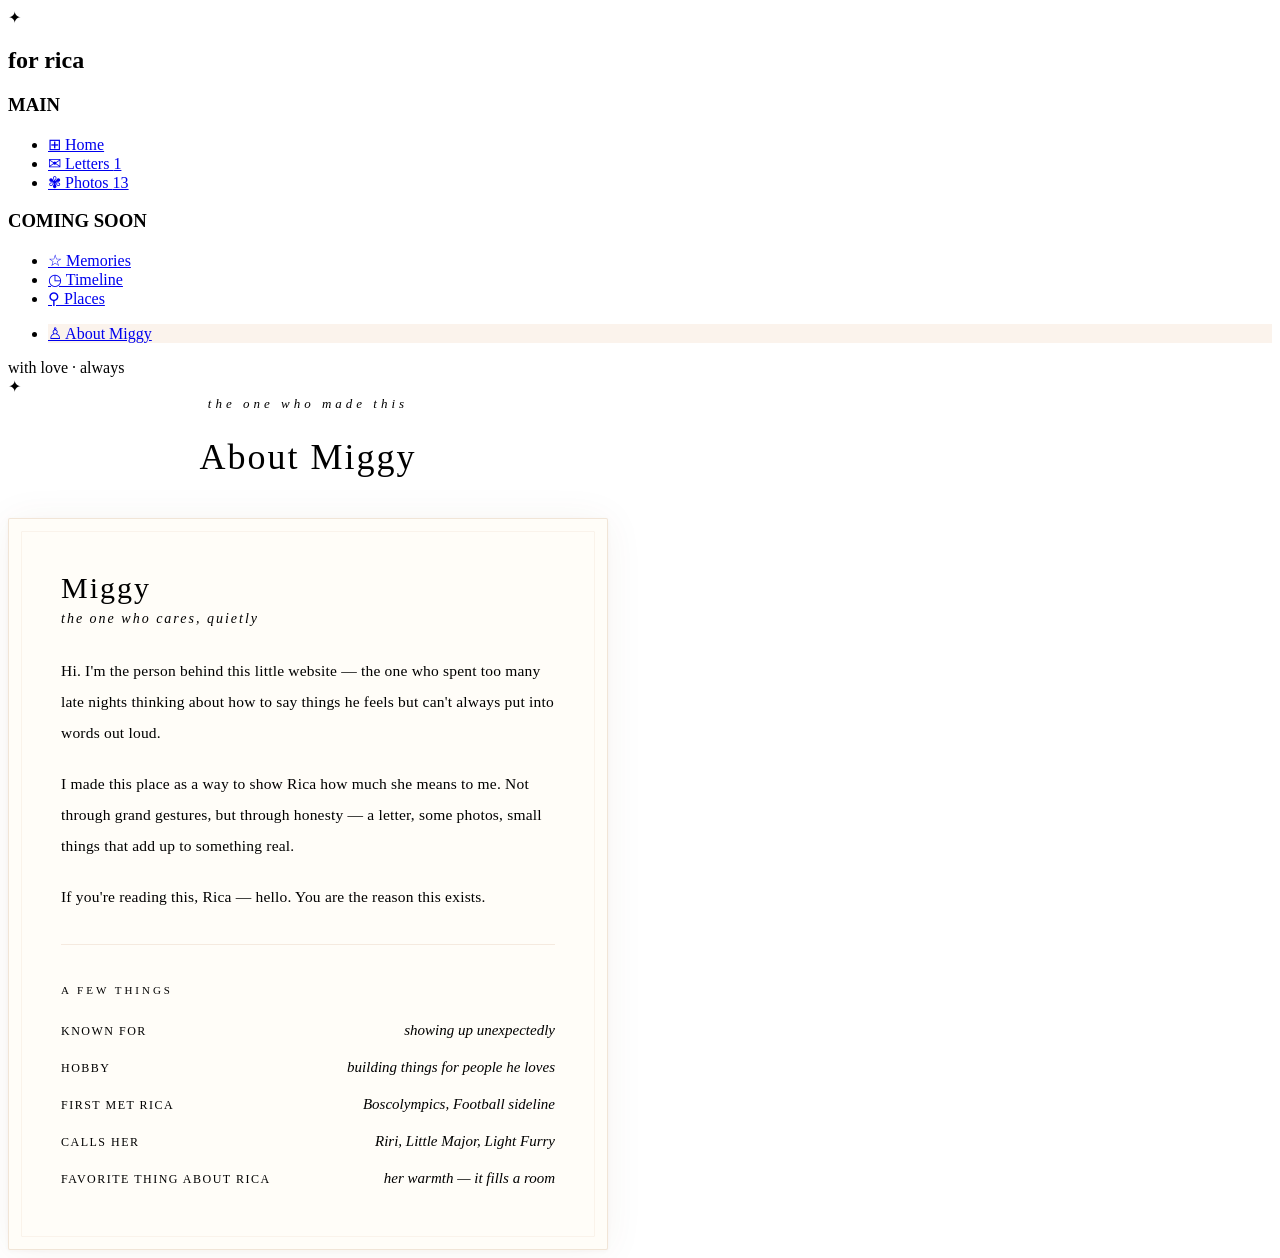
==== about.html @ 767d6bdd "Create about.html" ====
<!DOCTYPE html>
<html lang="en">
<head>
  <meta charset="UTF-8" />
  <meta name="viewport" content="width=device-width, initial-scale=1.0" />
  <title>For Rica — About Miggy</title>

  <!-- Google Fonts -->
  <link href="https://fonts.googleapis.com/css2?family=Cormorant+Garamond:ital,wght@0,300;0,400;1,300;1,400&family=Lato:wght@300;400&display=swap" rel="stylesheet" />

  <!-- Shared styles -->
  <link rel="stylesheet" href="shared.css" />

  <style>
    /* ============================================================
       ABOUT.HTML — ABOUT PAGE STYLES
       ============================================================ */

    /* --- Page Wrapper --- */
    .about-wrapper {
      max-width: 600px;
      width: 100%;
    }

    /* --- Page Title --- */
    .page-title {
      text-align: center;
      margin-bottom: 40px;
    }

    .page-title .eyebrow {
      font-family: var(--font-serif);
      font-style: italic;
      font-size: 13px;
      letter-spacing: 4px;
      color: var(--ink-faint);
      display: block;
      margin-bottom: 10px;
    }

    .page-title h1 {
      font-family: var(--font-serif);
      font-weight: 300;
      font-size: 36px;
      color: var(--ink);
      letter-spacing: 2px;
    }

    /* --- About Card --- */
    .about-card {
      background: #fffdf8;
      border: 0.5px solid rgba(185, 130, 80, 0.2);
      border-radius: 2px;
      padding: 52px 52px;
      position: relative;
      box-shadow:
        0 2px 40px rgba(100,60,20,0.06),
        0 1px 4px rgba(100,60,20,0.04);
    }

    /* Subtle inner border */
    .about-card::after {
      content: "";
      position: absolute;
      inset: 12px;
      border: 0.5px solid rgba(185,130,80,0.08);
      border-radius: 1px;
      pointer-events: none;
    }

    /* --- Name Heading in card --- */
    .about-card .about-name {
      font-family: var(--font-serif);
      font-size: 30px;
      font-weight: 300;
      color: var(--ink);
      letter-spacing: 2px;
      margin-bottom: 6px;
    }

    .about-card .about-sub {
      font-family: var(--font-serif);
      font-style: italic;
      font-size: 14px;
      color: var(--rose);
      letter-spacing: 2px;
      margin-bottom: 28px;
      display: block;
    }

    /* --- Body paragraphs --- */
    .about-card p {
      font-size: 15.5px;
      line-height: 2;
      color: var(--ink);
      margin-bottom: 20px;
      letter-spacing: 0.2px;
    }

    .about-card p:last-of-type { margin-bottom: 0; }

    /* --- Fact List (small details about Miggy) --- */
    .about-facts {
      margin-top: 32px;
      padding-top: 28px;
      border-top: 0.5px solid rgba(185,130,80,0.15);
    }

    .about-facts h3 {
      font-size: 11px;
      letter-spacing: 3px;
      color: var(--rose);
      font-weight: 400;
      margin-bottom: 16px;
    }

    .fact-row {
      display: flex;
      justify-content: space-between;
      align-items: baseline;
      padding: 10px 0;
      border-bottom: 0.5px solid var(--border);
    }

    .fact-row:last-child { border-bottom: none; }

    .fact-label {
      font-size: 12px;
      letter-spacing: 1.5px;
      color: var(--ink-faint);
      text-transform: uppercase;
    }

    .fact-value {
      font-family: var(--font-serif);
      font-style: italic;
      font-size: 15px;
      color: var(--ink-light);
    }

    /* --- Responsive --- */
    @media (max-width: 768px) {
      .about-card { padding: 36px 28px; }
    }
  </style>
</head>
<body>

  <!-- =========================================================
       FLOATING PETALS
       ========================================================= -->
  <div class="petals-container" aria-hidden="true">
    <div class="petal"></div>
    <div class="petal"></div>
    <div class="petal"></div>
    <div class="petal"></div>
    <div class="petal"></div>
    <div class="petal"></div>
    <div class="petal"></div>
    <div class="petal"></div>
    <div class="petal"></div>
    <div class="petal"></div>
  </div>

  <!-- =========================================================
       APP CONTAINER
       ========================================================= -->
  <div class="app-container">

    <!-- =====================================================
         SIDEBAR NAVIGATION
         ===================================================== -->
    <aside class="sidebar">

      <div class="sidebar-header">
        <span class="star" aria-hidden="true">✦</span>
        <h2>for rica</h2>
      </div>

      <nav class="sidebar-menu" aria-label="Main navigation">

        <h3>MAIN</h3>
        <ul>
          <li>
            <a href="index.html"><span class="icon" aria-hidden="true">⊞</span> Home</a>
          </li>
          <li>
            <a href="letters.html">
              <span class="icon" aria-hidden="true">✉</span> Letters
              <span class="badge">1</span>
            </a>
          </li>
          <li>
            <a href="photos.html">
              <span class="icon" aria-hidden="true">✾</span> Photos
              <span class="badge">13</span>
            </a>
          </li>
        </ul>

        <h3>COMING SOON</h3>
        <ul>
          <li class="disabled"><a href="#"><span class="icon" aria-hidden="true">☆</span> Memories</a></li>
          <li class="disabled"><a href="#"><span class="icon" aria-hidden="true">◷</span> Timeline</a></li>
          <li class="disabled"><a href="#"><span class="icon" aria-hidden="true">⚲</span> Places</a></li>
        </ul>

      </nav>

      <!-- Bottom: About Miggy is active here -->
      <div class="sidebar-bottom">
        <ul>
          <li class="active" style="border-left: 3px solid var(--rose); background: rgba(232,196,160,0.2);">
            <a href="about.html" style="padding: 8px 0;">
              <span class="icon" aria-hidden="true">♙</span> About Miggy
            </a>
          </li>
        </ul>
        <div class="sidebar-footer">with love &middot; always</div>
      </div>

    </aside>

    <!-- =====================================================
         MAIN CONTENT — About Page
         ===================================================== -->
    <main class="main-content">
      <div class="about-wrapper animate-in">

        <!-- === Ornamental Divider === -->
        <div class="ornament-divider">
          <span class="star-glyph" aria-hidden="true">✦</span>
          <span class="line" aria-hidden="true"></span>
          <span class="diamond" aria-hidden="true"></span>
          <span class="line" aria-hidden="true"></span>
        </div>

        <!-- === Page Title === -->
        <div class="page-title">
          <span class="eyebrow">the one who made this</span>
          <h1>About Miggy</h1>
        </div>

        <!-- === About Card === -->
        <div class="about-card">

          <div class="about-name">Miggy</div>
          <span class="about-sub">the one who cares, quietly</span>

          <p>
            Hi. I'm the person behind this little website — the one who spent too many late nights thinking about
            how to say things he feels but can't always put into words out loud.
          </p>
          <p>
            I made this place as a way to show Rica how much she means to me. Not through grand gestures,
            but through honesty — a letter, some photos, small things that add up to something real.
          </p>
          <p>
            If you're reading this, Rica — hello. You are the reason this exists.
          </p>

          <!-- Quick Facts Table -->
          <div class="about-facts">
            <h3>A FEW THINGS</h3>

            <div class="fact-row">
              <span class="fact-label">known for</span>
              <span class="fact-value">showing up unexpectedly</span>
            </div>
            <div class="fact-row">
              <span class="fact-label">hobby</span>
              <span class="fact-value">building things for people he loves</span>
            </div>
            <div class="fact-row">
              <span class="fact-label">first met Rica</span>
              <span class="fact-value">Boscolympics, Football sideline</span>
            </div>
            <div class="fact-row">
              <span class="fact-label">calls her</span>
              <span class="fact-value">Riri, Little Major, Light Furry</span>
            </div>
            <div class="fact-row">
              <span class="fact-label">favorite thing about Rica</span>
              <span class="fact-value">her warmth — it fills a room</span>
            </div>

          </div>

        </div>

      </div>
    </main>

  </div><!-- /.app-container -->

</body>
</html>
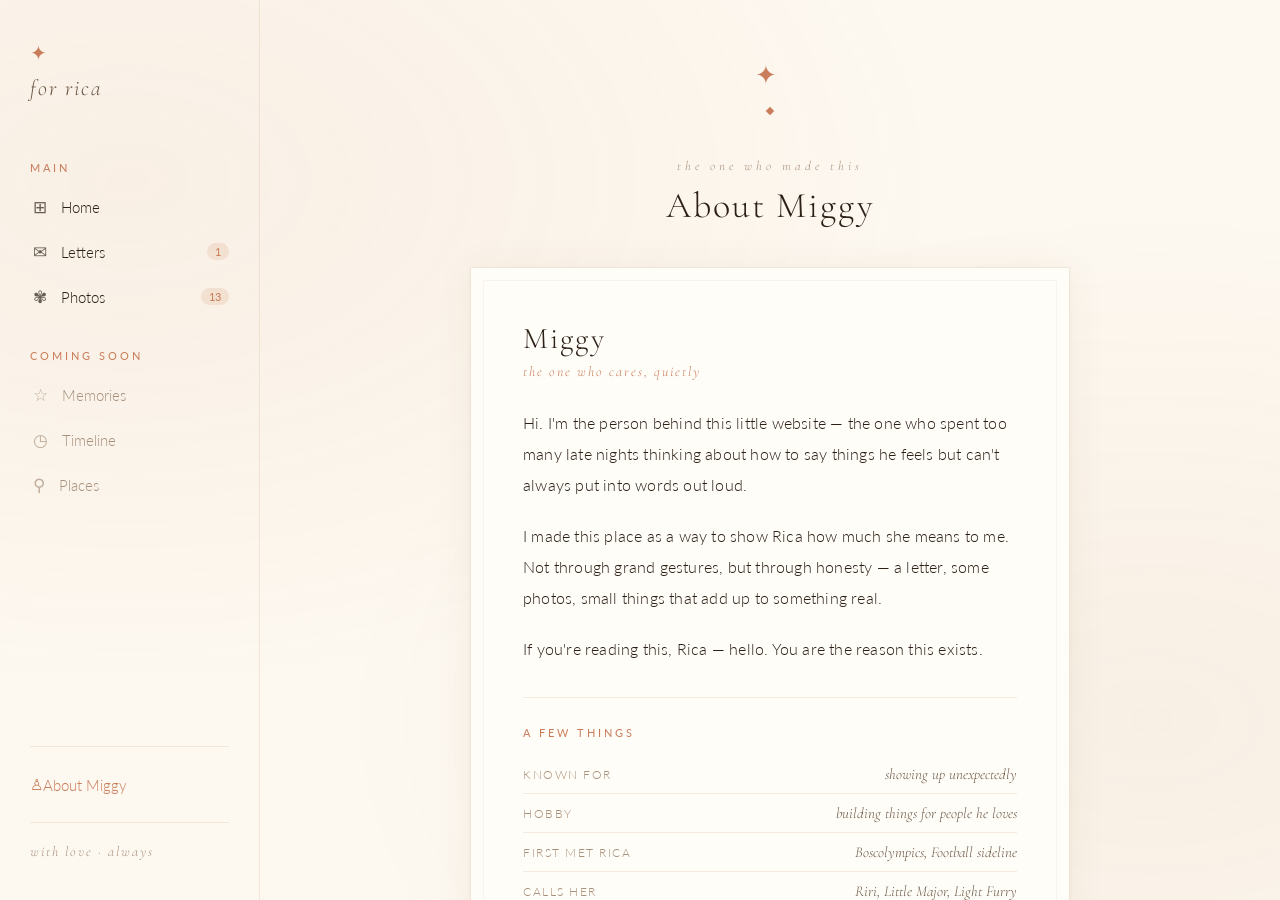
==== commit dda45693: "Create about.html" ====
--- a/about.html
+++ b/about.html
@@ -4,252 +4,162 @@
   <meta charset="UTF-8" />
   <meta name="viewport" content="width=device-width, initial-scale=1.0" />
   <title>For Rica — About Miggy</title>
-
-  <!-- Google Fonts -->
   <link href="https://fonts.googleapis.com/css2?family=Cormorant+Garamond:ital,wght@0,300;0,400;1,300;1,400&family=Lato:wght@300;400&display=swap" rel="stylesheet" />
 
-  <!-- Shared styles -->
-  <link rel="stylesheet" href="shared.css" />
-
   <style>
+    *, *::before, *::after { margin: 0; padding: 0; box-sizing: border-box; }
+
+    :root {
+      --cream: #fdf8f0; --cream-deep: #f5ede0;
+      --ink: #2c2016; --ink-light: #6b5744; --ink-faint: #a8917c;
+      --blush: #e8c4a0; --rose: #c97d5a;
+      --border: rgba(185,130,80,0.15); --border-strong: rgba(185,130,80,0.30);
+      --shadow-warm: rgba(100,60,20,0.07);
+      --font-serif: "Cormorant Garamond", serif; --font-sans: "Lato", sans-serif;
+      --sidebar-w: 260px;
+    }
+
+    html, body { min-height: 100vh; background-color: var(--cream); font-family: var(--font-sans); font-weight: 300; color: var(--ink); overflow-x: hidden; }
+    body::before { content: ""; position: fixed; inset: 0; background: radial-gradient(ellipse at 10% 20%, rgba(200,140,100,0.08) 0%, transparent 50%), radial-gradient(ellipse at 90% 80%, rgba(185,130,80,0.07) 0%, transparent 50%); pointer-events: none; z-index: 0; }
+
+    .petals-container { position: fixed; inset: 0; pointer-events: none; z-index: 1; overflow: hidden; }
+    .petal { position: absolute; top: -40px; background: radial-gradient(ellipse at 40% 30%, #f2c4a8, #d9896a); border-radius: 50% 0 50% 0; opacity: 0; animation: petalFall linear infinite; }
+    @keyframes petalFall { 0% { transform: translateY(0) rotate(0deg) translateX(0); opacity: 0; } 5% { opacity: 0.6; } 95% { opacity: 0.3; } 100% { transform: translateY(110vh) rotate(360deg) translateX(60px); opacity: 0; } }
+    .petal:nth-child(1)  { left:5%;  width:8px;  height:11px; animation-duration:9s;  animation-delay:0s;   }
+    .petal:nth-child(2)  { left:15%; width:12px; height:16px; animation-duration:11s; animation-delay:1.5s; }
+    .petal:nth-child(3)  { left:28%; width:9px;  height:12px; animation-duration:8s;  animation-delay:3s;   }
+    .petal:nth-child(4)  { left:40%; width:11px; height:15px; animation-duration:13s; animation-delay:0.8s; }
+    .petal:nth-child(5)  { left:55%; width:8px;  height:11px; animation-duration:10s; animation-delay:2.2s; }
+    .petal:nth-child(6)  { left:68%; width:13px; height:17px; animation-duration:9s;  animation-delay:4s;   }
+    .petal:nth-child(7)  { left:78%; width:9px;  height:12px; animation-duration:12s; animation-delay:1s;   }
+    .petal:nth-child(8)  { left:88%; width:10px; height:14px; animation-duration:8s;  animation-delay:3.5s; }
+    .petal:nth-child(9)  { left:22%; width:7px;  height:10px; animation-duration:14s; animation-delay:5s;   }
+    .petal:nth-child(10) { left:62%; width:11px; height:15px; animation-duration:11s; animation-delay:6s;   }
+
+    @keyframes fadeUp { from { opacity:0; transform:translateY(40px); } to { opacity:1; transform:translateY(0); } }
+    .animate-in { animation: fadeUp 1.2s cubic-bezier(0.22,1,0.36,1) both; }
+
+    .app-container { display: flex; min-height: 100vh; position: relative; z-index: 2; }
+
+    .sidebar { width: var(--sidebar-w); flex-shrink: 0; background-color: transparent; border-right: 1px solid var(--border); display: flex; flex-direction: column; padding: 40px 0; position: sticky; top: 0; height: 100vh; overflow-y: auto; }
+    .sidebar-header { padding: 0 30px; margin-bottom: 40px; }
+    .sidebar-header .star { color: var(--rose); font-size: 20px; margin-bottom: 10px; display: block; }
+    .sidebar-header h2 { font-family: var(--font-serif); font-style: italic; font-size: 22px; font-weight: 300; letter-spacing: 2px; color: var(--ink-light); }
+    .sidebar-menu { flex: 1; }
+    .sidebar-menu h3 { font-size: 11px; letter-spacing: 3px; color: var(--rose); padding: 0 30px; margin: 20px 0 10px; font-weight: 400; }
+    .sidebar-menu ul { list-style: none; margin-bottom: 30px; }
+    .sidebar-menu li { display: flex; align-items: center; border-left: 3px solid transparent; transition: background 0.2s ease; }
+    .sidebar-menu li:hover { background-color: rgba(232,196,160,0.1); }
+    .sidebar-menu li.active { background-color: rgba(232,196,160,0.2); border-left: 3px solid var(--rose); }
+    .sidebar-menu li a { text-decoration: none; color: var(--ink); font-size: 15px; display: flex; align-items: center; width: 100%; padding: 12px 30px; }
+    .sidebar-menu li.disabled a { color: var(--ink-faint); pointer-events: none; }
+    .sidebar-menu .icon { margin-right: 14px; font-size: 17px; opacity: 0.7; }
+    .badge { margin-left: auto; background-color: rgba(201,125,90,0.15); color: var(--rose); font-size: 11px; padding: 2px 8px; border-radius: 12px; font-weight: 400; }
+    .sidebar-bottom { padding: 0 30px; }
+    .sidebar-bottom ul { list-style: none; border-top: 1px solid var(--border); padding-top: 20px; margin-bottom: 20px; }
+    .sidebar-bottom li a { text-decoration: none; color: var(--ink-light); font-size: 15px; display: flex; align-items: center; padding: 8px 0; }
+    .sidebar-bottom li.active a { color: var(--rose); }
+    .sidebar-bottom li a:hover { color: var(--rose); }
+    .sidebar-footer { font-family: var(--font-serif); font-style: italic; font-size: 14px; color: var(--ink-faint); letter-spacing: 2px; border-top: 1px solid var(--border); padding-top: 20px; }
+
+    .main-content { flex: 1; display: flex; flex-direction: column; align-items: center; padding: 60px 20px; overflow-y: auto; height: 100vh; }
+
+    .ornament-divider { text-align: center; margin-bottom: 40px; }
+    .ornament-divider .star-glyph { font-family: var(--font-serif); font-size: 26px; color: var(--rose); letter-spacing: 8px; display: block; margin-bottom: 8px; }
+    .ornament-divider .line { display: inline-block; width: 100px; height: 0.5px; background: linear-gradient(to right, transparent, var(--blush), transparent); vertical-align: middle; }
+    .ornament-divider .diamond { display: inline-block; width: 6px; height: 6px; background: var(--rose); transform: rotate(45deg); margin: 0 12px; vertical-align: middle; }
+
     /* ============================================================
-       ABOUT.HTML — ABOUT PAGE STYLES
+       ABOUT — SPECIFIC STYLES
        ============================================================ */
-
-    /* --- Page Wrapper --- */
-    .about-wrapper {
-      max-width: 600px;
-      width: 100%;
-    }
-
-    /* --- Page Title --- */
-    .page-title {
-      text-align: center;
-      margin-bottom: 40px;
-    }
-
-    .page-title .eyebrow {
-      font-family: var(--font-serif);
-      font-style: italic;
-      font-size: 13px;
-      letter-spacing: 4px;
-      color: var(--ink-faint);
-      display: block;
-      margin-bottom: 10px;
-    }
-
-    .page-title h1 {
-      font-family: var(--font-serif);
-      font-weight: 300;
-      font-size: 36px;
-      color: var(--ink);
-      letter-spacing: 2px;
-    }
-
-    /* --- About Card --- */
-    .about-card {
-      background: #fffdf8;
-      border: 0.5px solid rgba(185, 130, 80, 0.2);
-      border-radius: 2px;
-      padding: 52px 52px;
-      position: relative;
-      box-shadow:
-        0 2px 40px rgba(100,60,20,0.06),
-        0 1px 4px rgba(100,60,20,0.04);
-    }
-
-    /* Subtle inner border */
-    .about-card::after {
-      content: "";
-      position: absolute;
-      inset: 12px;
-      border: 0.5px solid rgba(185,130,80,0.08);
-      border-radius: 1px;
-      pointer-events: none;
-    }
-
-    /* --- Name Heading in card --- */
-    .about-card .about-name {
-      font-family: var(--font-serif);
-      font-size: 30px;
-      font-weight: 300;
-      color: var(--ink);
-      letter-spacing: 2px;
-      margin-bottom: 6px;
-    }
-
-    .about-card .about-sub {
-      font-family: var(--font-serif);
-      font-style: italic;
-      font-size: 14px;
-      color: var(--rose);
-      letter-spacing: 2px;
-      margin-bottom: 28px;
-      display: block;
-    }
-
-    /* --- Body paragraphs --- */
-    .about-card p {
-      font-size: 15.5px;
-      line-height: 2;
-      color: var(--ink);
-      margin-bottom: 20px;
-      letter-spacing: 0.2px;
-    }
-
+    .about-wrapper { max-width: 600px; width: 100%; }
+
+    .page-title { text-align: center; margin-bottom: 40px; }
+    .page-title .eyebrow { font-family: var(--font-serif); font-style: italic; font-size: 13px; letter-spacing: 4px; color: var(--ink-faint); display: block; margin-bottom: 10px; }
+    .page-title h1 { font-family: var(--font-serif); font-weight: 300; font-size: 36px; color: var(--ink); letter-spacing: 2px; }
+
+    .about-card { background: #fffdf8; border: 0.5px solid rgba(185,130,80,0.2); border-radius: 2px; padding: 52px; position: relative; box-shadow: 0 2px 40px rgba(100,60,20,0.06), 0 1px 4px rgba(100,60,20,0.04); }
+    .about-card::after { content: ""; position: absolute; inset: 12px; border: 0.5px solid rgba(185,130,80,0.08); border-radius: 1px; pointer-events: none; }
+    .about-card .about-name { font-family: var(--font-serif); font-size: 30px; font-weight: 300; color: var(--ink); letter-spacing: 2px; margin-bottom: 6px; }
+    .about-card .about-sub { font-family: var(--font-serif); font-style: italic; font-size: 14px; color: var(--rose); letter-spacing: 2px; margin-bottom: 28px; display: block; }
+    .about-card p { font-size: 15.5px; line-height: 2; color: var(--ink); margin-bottom: 20px; letter-spacing: 0.2px; }
     .about-card p:last-of-type { margin-bottom: 0; }
 
-    /* --- Fact List (small details about Miggy) --- */
-    .about-facts {
-      margin-top: 32px;
-      padding-top: 28px;
-      border-top: 0.5px solid rgba(185,130,80,0.15);
-    }
-
-    .about-facts h3 {
-      font-size: 11px;
-      letter-spacing: 3px;
-      color: var(--rose);
-      font-weight: 400;
-      margin-bottom: 16px;
-    }
-
-    .fact-row {
-      display: flex;
-      justify-content: space-between;
-      align-items: baseline;
-      padding: 10px 0;
-      border-bottom: 0.5px solid var(--border);
-    }
-
+    .about-facts { margin-top: 32px; padding-top: 28px; border-top: 0.5px solid rgba(185,130,80,0.15); }
+    .about-facts h3 { font-size: 11px; letter-spacing: 3px; color: var(--rose); font-weight: 400; margin-bottom: 16px; }
+    .fact-row { display: flex; justify-content: space-between; align-items: baseline; padding: 10px 0; border-bottom: 0.5px solid var(--border); gap: 16px; }
     .fact-row:last-child { border-bottom: none; }
-
-    .fact-label {
-      font-size: 12px;
-      letter-spacing: 1.5px;
-      color: var(--ink-faint);
-      text-transform: uppercase;
-    }
-
-    .fact-value {
-      font-family: var(--font-serif);
-      font-style: italic;
-      font-size: 15px;
-      color: var(--ink-light);
-    }
-
-    /* --- Responsive --- */
+    .fact-label { font-size: 12px; letter-spacing: 1.5px; color: var(--ink-faint); text-transform: uppercase; white-space: nowrap; }
+    .fact-value { font-family: var(--font-serif); font-style: italic; font-size: 15px; color: var(--ink-light); text-align: right; }
+
     @media (max-width: 768px) {
+      .app-container { flex-direction: column; }
+      .sidebar { width: 100%; height: auto; position: static; border-right: none; border-bottom: 1px solid var(--border); padding: 20px 0; }
+      .main-content { height: auto; overflow-y: visible; padding: 40px 15px; }
       .about-card { padding: 36px 28px; }
+      .fact-row { flex-direction: column; gap: 4px; }
+      .fact-value { text-align: left; }
     }
   </style>
 </head>
 <body>
 
-  <!-- =========================================================
-       FLOATING PETALS
-       ========================================================= -->
   <div class="petals-container" aria-hidden="true">
-    <div class="petal"></div>
-    <div class="petal"></div>
-    <div class="petal"></div>
-    <div class="petal"></div>
-    <div class="petal"></div>
-    <div class="petal"></div>
-    <div class="petal"></div>
-    <div class="petal"></div>
-    <div class="petal"></div>
+    <div class="petal"></div><div class="petal"></div><div class="petal"></div>
+    <div class="petal"></div><div class="petal"></div><div class="petal"></div>
+    <div class="petal"></div><div class="petal"></div><div class="petal"></div>
     <div class="petal"></div>
   </div>
 
-  <!-- =========================================================
-       APP CONTAINER
-       ========================================================= -->
   <div class="app-container">
 
-    <!-- =====================================================
-         SIDEBAR NAVIGATION
-         ===================================================== -->
     <aside class="sidebar">
-
       <div class="sidebar-header">
-        <span class="star" aria-hidden="true">✦</span>
+        <span class="star">✦</span>
         <h2>for rica</h2>
       </div>
-
-      <nav class="sidebar-menu" aria-label="Main navigation">
-
+      <nav class="sidebar-menu">
         <h3>MAIN</h3>
         <ul>
-          <li>
-            <a href="index.html"><span class="icon" aria-hidden="true">⊞</span> Home</a>
-          </li>
-          <li>
-            <a href="letters.html">
-              <span class="icon" aria-hidden="true">✉</span> Letters
-              <span class="badge">1</span>
-            </a>
-          </li>
-          <li>
-            <a href="photos.html">
-              <span class="icon" aria-hidden="true">✾</span> Photos
-              <span class="badge">13</span>
-            </a>
-          </li>
+          <li><a href="index.html"><span class="icon">⊞</span> Home</a></li>
+          <li><a href="letters.html"><span class="icon">✉</span> Letters <span class="badge">1</span></a></li>
+          <li><a href="photos.html"><span class="icon">✾</span> Photos <span class="badge">13</span></a></li>
         </ul>
-
         <h3>COMING SOON</h3>
         <ul>
-          <li class="disabled"><a href="#"><span class="icon" aria-hidden="true">☆</span> Memories</a></li>
-          <li class="disabled"><a href="#"><span class="icon" aria-hidden="true">◷</span> Timeline</a></li>
-          <li class="disabled"><a href="#"><span class="icon" aria-hidden="true">⚲</span> Places</a></li>
+          <li class="disabled"><a href="#"><span class="icon">☆</span> Memories</a></li>
+          <li class="disabled"><a href="#"><span class="icon">◷</span> Timeline</a></li>
+          <li class="disabled"><a href="#"><span class="icon">⚲</span> Places</a></li>
         </ul>
-
       </nav>
-
-      <!-- Bottom: About Miggy is active here -->
       <div class="sidebar-bottom">
         <ul>
-          <li class="active" style="border-left: 3px solid var(--rose); background: rgba(232,196,160,0.2);">
-            <a href="about.html" style="padding: 8px 0;">
-              <span class="icon" aria-hidden="true">♙</span> About Miggy
-            </a>
-          </li>
+          <!-- About Miggy is active -->
+          <li class="active"><a href="about.html"><span class="icon">♙</span> About Miggy</a></li>
         </ul>
         <div class="sidebar-footer">with love &middot; always</div>
       </div>
-
     </aside>
 
-    <!-- =====================================================
-         MAIN CONTENT — About Page
-         ===================================================== -->
     <main class="main-content">
       <div class="about-wrapper animate-in">
 
-        <!-- === Ornamental Divider === -->
         <div class="ornament-divider">
-          <span class="star-glyph" aria-hidden="true">✦</span>
-          <span class="line" aria-hidden="true"></span>
-          <span class="diamond" aria-hidden="true"></span>
-          <span class="line" aria-hidden="true"></span>
+          <span class="star-glyph">✦</span>
+          <span class="line"></span><span class="diamond"></span><span class="line"></span>
         </div>
 
-        <!-- === Page Title === -->
         <div class="page-title">
           <span class="eyebrow">the one who made this</span>
           <h1>About Miggy</h1>
         </div>
 
-        <!-- === About Card === -->
         <div class="about-card">
-
           <div class="about-name">Miggy</div>
           <span class="about-sub">the one who cares, quietly</span>
-
           <p>
-            Hi. I'm the person behind this little website — the one who spent too many late nights thinking about
-            how to say things he feels but can't always put into words out loud.
+            Hi. I'm the person behind this little website — the one who spent too many late nights thinking
+            about how to say things he feels but can't always put into words out loud.
           </p>
           <p>
             I made this place as a way to show Rica how much she means to me. Not through grand gestures,
@@ -259,10 +169,8 @@
             If you're reading this, Rica — hello. You are the reason this exists.
           </p>
 
-          <!-- Quick Facts Table -->
           <div class="about-facts">
             <h3>A FEW THINGS</h3>
-
             <div class="fact-row">
               <span class="fact-label">known for</span>
               <span class="fact-value">showing up unexpectedly</span>
@@ -283,15 +191,12 @@
               <span class="fact-label">favorite thing about Rica</span>
               <span class="fact-value">her warmth — it fills a room</span>
             </div>
-
           </div>
-
         </div>
 
       </div>
     </main>
-
-  </div><!-- /.app-container -->
+  </div>
 
 </body>
 </html>
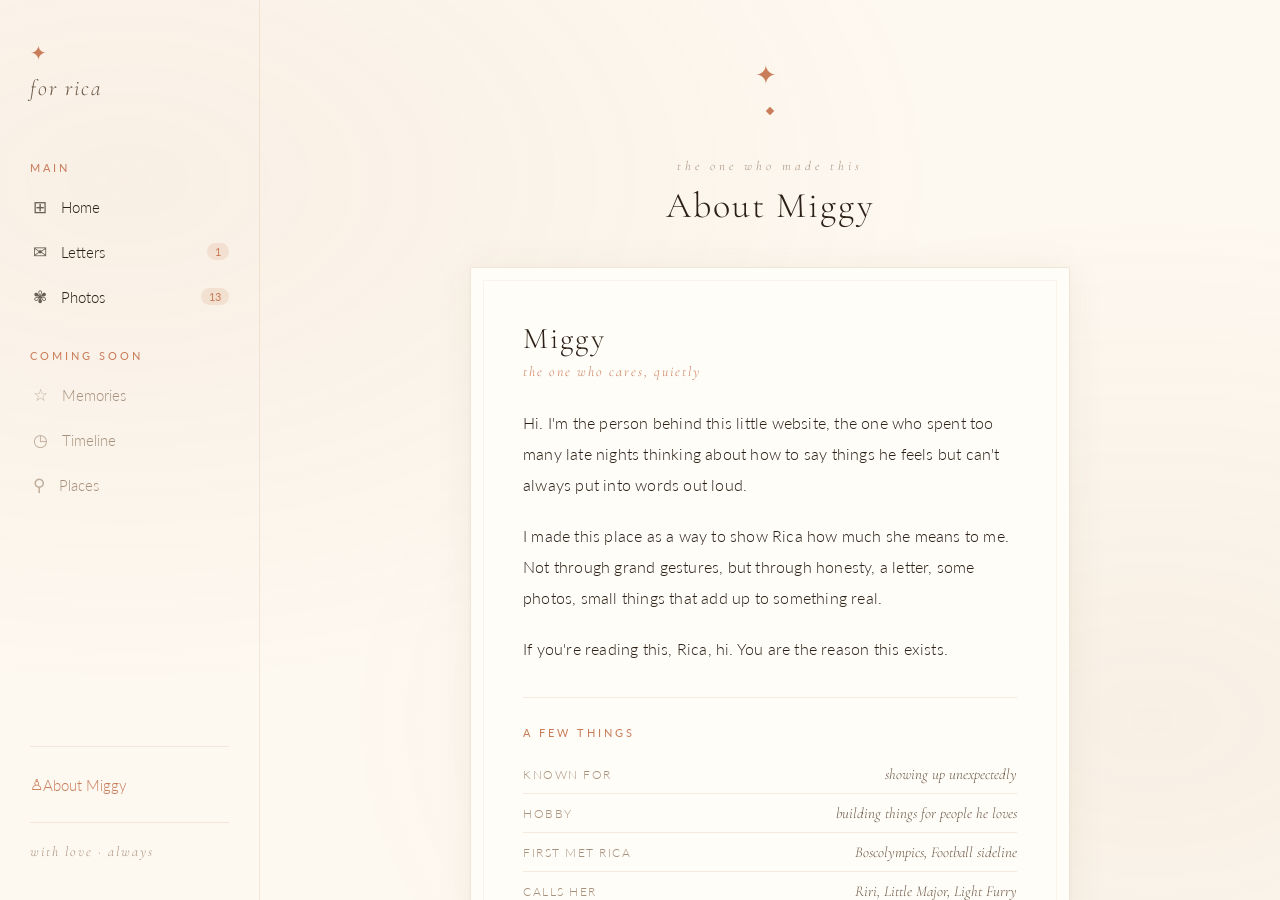
==== commit 96be2904: "Update about.html" ====
--- a/about.html
+++ b/about.html
@@ -158,15 +158,15 @@
           <div class="about-name">Miggy</div>
           <span class="about-sub">the one who cares, quietly</span>
           <p>
-            Hi. I'm the person behind this little website — the one who spent too many late nights thinking
+            Hi. I'm the person behind this little website, the one who spent too many late nights thinking
             about how to say things he feels but can't always put into words out loud.
           </p>
           <p>
             I made this place as a way to show Rica how much she means to me. Not through grand gestures,
-            but through honesty — a letter, some photos, small things that add up to something real.
+            but through honesty, a letter, some photos, small things that add up to something real.
           </p>
           <p>
-            If you're reading this, Rica — hello. You are the reason this exists.
+            If you're reading this, Rica, hi. You are the reason this exists.
           </p>
 
           <div class="about-facts">
@@ -189,7 +189,7 @@
             </div>
             <div class="fact-row">
               <span class="fact-label">favorite thing about Rica</span>
-              <span class="fact-value">her warmth — it fills a room</span>
+              <span class="fact-value">her warmth that fills a room</span>
             </div>
           </div>
         </div>
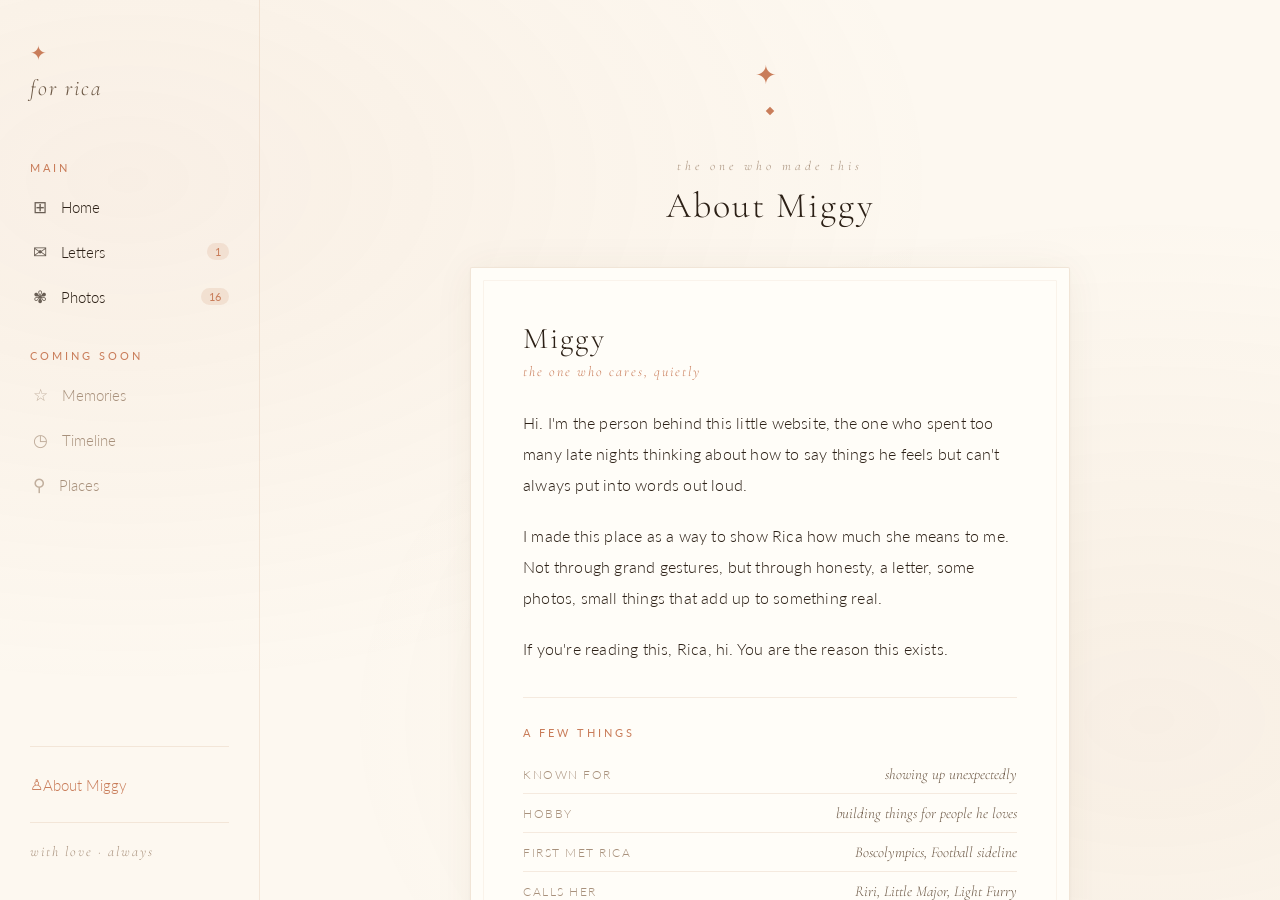
==== commit 120242a4: "Update about.html" ====
--- a/about.html
+++ b/about.html
@@ -123,7 +123,7 @@
         <ul>
           <li><a href="index.html"><span class="icon">⊞</span> Home</a></li>
           <li><a href="letters.html"><span class="icon">✉</span> Letters <span class="badge">1</span></a></li>
-          <li><a href="photos.html"><span class="icon">✾</span> Photos <span class="badge">13</span></a></li>
+          <li><a href="photos.html"><span class="icon">✾</span> Photos <span class="badge">16</span></a></li>
         </ul>
         <h3>COMING SOON</h3>
         <ul>
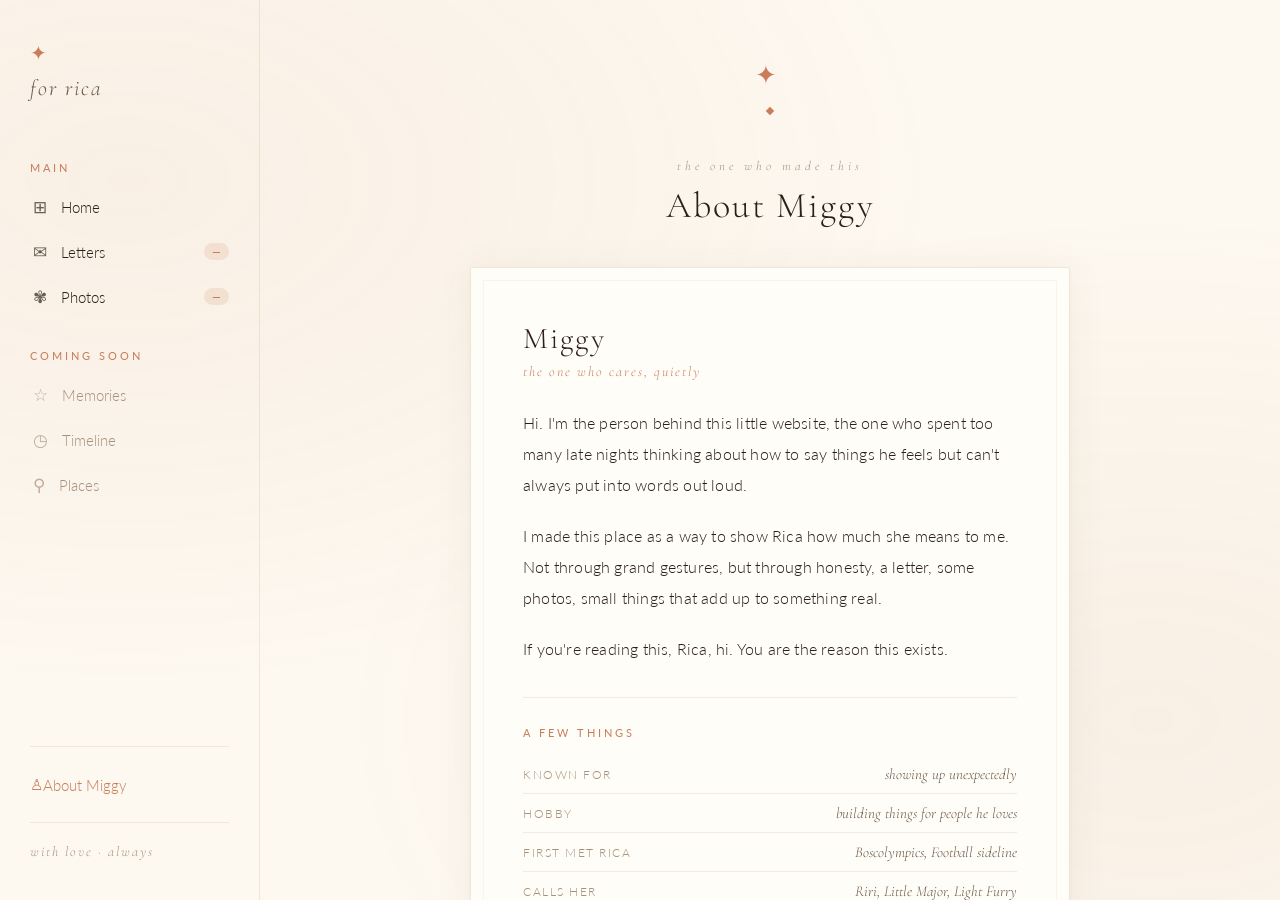
==== commit 63192d9e: "Update about.html" ====
--- a/about.html
+++ b/about.html
@@ -5,101 +5,74 @@
   <meta name="viewport" content="width=device-width, initial-scale=1.0" />
   <title>For Rica — About Miggy</title>
   <link href="https://fonts.googleapis.com/css2?family=Cormorant+Garamond:ital,wght@0,300;0,400;1,300;1,400&family=Lato:wght@300;400&display=swap" rel="stylesheet" />
-
   <style>
     *, *::before, *::after { margin: 0; padding: 0; box-sizing: border-box; }
-
     :root {
-      --cream: #fdf8f0; --cream-deep: #f5ede0;
-      --ink: #2c2016; --ink-light: #6b5744; --ink-faint: #a8917c;
-      --blush: #e8c4a0; --rose: #c97d5a;
-      --border: rgba(185,130,80,0.15); --border-strong: rgba(185,130,80,0.30);
-      --shadow-warm: rgba(100,60,20,0.07);
-      --font-serif: "Cormorant Garamond", serif; --font-sans: "Lato", sans-serif;
-      --sidebar-w: 260px;
+      --cream:#fdf8f0; --cream-deep:#f5ede0; --ink:#2c2016; --ink-light:#6b5744; --ink-faint:#a8917c;
+      --blush:#e8c4a0; --rose:#c97d5a;
+      --border:rgba(185,130,80,0.15); --border-strong:rgba(185,130,80,0.30); --shadow-warm:rgba(100,60,20,0.07);
+      --font-serif:"Cormorant Garamond",serif; --font-sans:"Lato",sans-serif; --sidebar-w:260px;
     }
-
-    html, body { min-height: 100vh; background-color: var(--cream); font-family: var(--font-sans); font-weight: 300; color: var(--ink); overflow-x: hidden; }
-    body::before { content: ""; position: fixed; inset: 0; background: radial-gradient(ellipse at 10% 20%, rgba(200,140,100,0.08) 0%, transparent 50%), radial-gradient(ellipse at 90% 80%, rgba(185,130,80,0.07) 0%, transparent 50%); pointer-events: none; z-index: 0; }
-
-    .petals-container { position: fixed; inset: 0; pointer-events: none; z-index: 1; overflow: hidden; }
-    .petal { position: absolute; top: -40px; background: radial-gradient(ellipse at 40% 30%, #f2c4a8, #d9896a); border-radius: 50% 0 50% 0; opacity: 0; animation: petalFall linear infinite; }
-    @keyframes petalFall { 0% { transform: translateY(0) rotate(0deg) translateX(0); opacity: 0; } 5% { opacity: 0.6; } 95% { opacity: 0.3; } 100% { transform: translateY(110vh) rotate(360deg) translateX(60px); opacity: 0; } }
-    .petal:nth-child(1)  { left:5%;  width:8px;  height:11px; animation-duration:9s;  animation-delay:0s;   }
-    .petal:nth-child(2)  { left:15%; width:12px; height:16px; animation-duration:11s; animation-delay:1.5s; }
-    .petal:nth-child(3)  { left:28%; width:9px;  height:12px; animation-duration:8s;  animation-delay:3s;   }
-    .petal:nth-child(4)  { left:40%; width:11px; height:15px; animation-duration:13s; animation-delay:0.8s; }
-    .petal:nth-child(5)  { left:55%; width:8px;  height:11px; animation-duration:10s; animation-delay:2.2s; }
-    .petal:nth-child(6)  { left:68%; width:13px; height:17px; animation-duration:9s;  animation-delay:4s;   }
-    .petal:nth-child(7)  { left:78%; width:9px;  height:12px; animation-duration:12s; animation-delay:1s;   }
-    .petal:nth-child(8)  { left:88%; width:10px; height:14px; animation-duration:8s;  animation-delay:3.5s; }
-    .petal:nth-child(9)  { left:22%; width:7px;  height:10px; animation-duration:14s; animation-delay:5s;   }
-    .petal:nth-child(10) { left:62%; width:11px; height:15px; animation-duration:11s; animation-delay:6s;   }
-
-    @keyframes fadeUp { from { opacity:0; transform:translateY(40px); } to { opacity:1; transform:translateY(0); } }
-    .animate-in { animation: fadeUp 1.2s cubic-bezier(0.22,1,0.36,1) both; }
-
-    .app-container { display: flex; min-height: 100vh; position: relative; z-index: 2; }
-
-    .sidebar { width: var(--sidebar-w); flex-shrink: 0; background-color: transparent; border-right: 1px solid var(--border); display: flex; flex-direction: column; padding: 40px 0; position: sticky; top: 0; height: 100vh; overflow-y: auto; }
-    .sidebar-header { padding: 0 30px; margin-bottom: 40px; }
-    .sidebar-header .star { color: var(--rose); font-size: 20px; margin-bottom: 10px; display: block; }
-    .sidebar-header h2 { font-family: var(--font-serif); font-style: italic; font-size: 22px; font-weight: 300; letter-spacing: 2px; color: var(--ink-light); }
-    .sidebar-menu { flex: 1; }
-    .sidebar-menu h3 { font-size: 11px; letter-spacing: 3px; color: var(--rose); padding: 0 30px; margin: 20px 0 10px; font-weight: 400; }
-    .sidebar-menu ul { list-style: none; margin-bottom: 30px; }
-    .sidebar-menu li { display: flex; align-items: center; border-left: 3px solid transparent; transition: background 0.2s ease; }
-    .sidebar-menu li:hover { background-color: rgba(232,196,160,0.1); }
-    .sidebar-menu li.active { background-color: rgba(232,196,160,0.2); border-left: 3px solid var(--rose); }
-    .sidebar-menu li a { text-decoration: none; color: var(--ink); font-size: 15px; display: flex; align-items: center; width: 100%; padding: 12px 30px; }
-    .sidebar-menu li.disabled a { color: var(--ink-faint); pointer-events: none; }
-    .sidebar-menu .icon { margin-right: 14px; font-size: 17px; opacity: 0.7; }
-    .badge { margin-left: auto; background-color: rgba(201,125,90,0.15); color: var(--rose); font-size: 11px; padding: 2px 8px; border-radius: 12px; font-weight: 400; }
-    .sidebar-bottom { padding: 0 30px; }
-    .sidebar-bottom ul { list-style: none; border-top: 1px solid var(--border); padding-top: 20px; margin-bottom: 20px; }
-    .sidebar-bottom li a { text-decoration: none; color: var(--ink-light); font-size: 15px; display: flex; align-items: center; padding: 8px 0; }
-    .sidebar-bottom li.active a { color: var(--rose); }
-    .sidebar-bottom li a:hover { color: var(--rose); }
-    .sidebar-footer { font-family: var(--font-serif); font-style: italic; font-size: 14px; color: var(--ink-faint); letter-spacing: 2px; border-top: 1px solid var(--border); padding-top: 20px; }
-
-    .main-content { flex: 1; display: flex; flex-direction: column; align-items: center; padding: 60px 20px; overflow-y: auto; height: 100vh; }
-
-    .ornament-divider { text-align: center; margin-bottom: 40px; }
-    .ornament-divider .star-glyph { font-family: var(--font-serif); font-size: 26px; color: var(--rose); letter-spacing: 8px; display: block; margin-bottom: 8px; }
-    .ornament-divider .line { display: inline-block; width: 100px; height: 0.5px; background: linear-gradient(to right, transparent, var(--blush), transparent); vertical-align: middle; }
-    .ornament-divider .diamond { display: inline-block; width: 6px; height: 6px; background: var(--rose); transform: rotate(45deg); margin: 0 12px; vertical-align: middle; }
-
-    /* ============================================================
-       ABOUT — SPECIFIC STYLES
-       ============================================================ */
-    .about-wrapper { max-width: 600px; width: 100%; }
-
-    .page-title { text-align: center; margin-bottom: 40px; }
-    .page-title .eyebrow { font-family: var(--font-serif); font-style: italic; font-size: 13px; letter-spacing: 4px; color: var(--ink-faint); display: block; margin-bottom: 10px; }
-    .page-title h1 { font-family: var(--font-serif); font-weight: 300; font-size: 36px; color: var(--ink); letter-spacing: 2px; }
-
-    .about-card { background: #fffdf8; border: 0.5px solid rgba(185,130,80,0.2); border-radius: 2px; padding: 52px; position: relative; box-shadow: 0 2px 40px rgba(100,60,20,0.06), 0 1px 4px rgba(100,60,20,0.04); }
-    .about-card::after { content: ""; position: absolute; inset: 12px; border: 0.5px solid rgba(185,130,80,0.08); border-radius: 1px; pointer-events: none; }
-    .about-card .about-name { font-family: var(--font-serif); font-size: 30px; font-weight: 300; color: var(--ink); letter-spacing: 2px; margin-bottom: 6px; }
-    .about-card .about-sub { font-family: var(--font-serif); font-style: italic; font-size: 14px; color: var(--rose); letter-spacing: 2px; margin-bottom: 28px; display: block; }
-    .about-card p { font-size: 15.5px; line-height: 2; color: var(--ink); margin-bottom: 20px; letter-spacing: 0.2px; }
-    .about-card p:last-of-type { margin-bottom: 0; }
-
-    .about-facts { margin-top: 32px; padding-top: 28px; border-top: 0.5px solid rgba(185,130,80,0.15); }
-    .about-facts h3 { font-size: 11px; letter-spacing: 3px; color: var(--rose); font-weight: 400; margin-bottom: 16px; }
-    .fact-row { display: flex; justify-content: space-between; align-items: baseline; padding: 10px 0; border-bottom: 0.5px solid var(--border); gap: 16px; }
-    .fact-row:last-child { border-bottom: none; }
-    .fact-label { font-size: 12px; letter-spacing: 1.5px; color: var(--ink-faint); text-transform: uppercase; white-space: nowrap; }
-    .fact-value { font-family: var(--font-serif); font-style: italic; font-size: 15px; color: var(--ink-light); text-align: right; }
-
-    @media (max-width: 768px) {
-      .app-container { flex-direction: column; }
-      .sidebar { width: 100%; height: auto; position: static; border-right: none; border-bottom: 1px solid var(--border); padding: 20px 0; }
-      .main-content { height: auto; overflow-y: visible; padding: 40px 15px; }
-      .about-card { padding: 36px 28px; }
-      .fact-row { flex-direction: column; gap: 4px; }
-      .fact-value { text-align: left; }
-    }
+    html,body{min-height:100vh;background-color:var(--cream);font-family:var(--font-sans);font-weight:300;color:var(--ink);overflow-x:hidden;}
+    body::before{content:"";position:fixed;inset:0;background:radial-gradient(ellipse at 10% 20%,rgba(200,140,100,0.08) 0%,transparent 50%),radial-gradient(ellipse at 90% 80%,rgba(185,130,80,0.07) 0%,transparent 50%);pointer-events:none;z-index:0;}
+    .petals-container{position:fixed;inset:0;pointer-events:none;z-index:1;overflow:hidden;}
+    .petal{position:absolute;top:-40px;background:radial-gradient(ellipse at 40% 30%,#f2c4a8,#d9896a);border-radius:50% 0 50% 0;opacity:0;animation:petalFall linear infinite;}
+    @keyframes petalFall{0%{transform:translateY(0) rotate(0deg) translateX(0);opacity:0;}5%{opacity:0.6;}95%{opacity:0.3;}100%{transform:translateY(110vh) rotate(360deg) translateX(60px);opacity:0;}}
+    .petal:nth-child(1){left:5%;width:8px;height:11px;animation-duration:9s;animation-delay:0s;}
+    .petal:nth-child(2){left:15%;width:12px;height:16px;animation-duration:11s;animation-delay:1.5s;}
+    .petal:nth-child(3){left:28%;width:9px;height:12px;animation-duration:8s;animation-delay:3s;}
+    .petal:nth-child(4){left:40%;width:11px;height:15px;animation-duration:13s;animation-delay:0.8s;}
+    .petal:nth-child(5){left:55%;width:8px;height:11px;animation-duration:10s;animation-delay:2.2s;}
+    .petal:nth-child(6){left:68%;width:13px;height:17px;animation-duration:9s;animation-delay:4s;}
+    .petal:nth-child(7){left:78%;width:9px;height:12px;animation-duration:12s;animation-delay:1s;}
+    .petal:nth-child(8){left:88%;width:10px;height:14px;animation-duration:8s;animation-delay:3.5s;}
+    .petal:nth-child(9){left:22%;width:7px;height:10px;animation-duration:14s;animation-delay:5s;}
+    .petal:nth-child(10){left:62%;width:11px;height:15px;animation-duration:11s;animation-delay:6s;}
+    @keyframes fadeUp{from{opacity:0;transform:translateY(40px);}to{opacity:1;transform:translateY(0);}}
+    .animate-in{animation:fadeUp 1.2s cubic-bezier(0.22,1,0.36,1) both;}
+    .app-container{display:flex;min-height:100vh;position:relative;z-index:2;}
+    .sidebar{width:var(--sidebar-w);flex-shrink:0;background-color:transparent;border-right:1px solid var(--border);display:flex;flex-direction:column;padding:40px 0;position:sticky;top:0;height:100vh;overflow-y:auto;}
+    .sidebar-header{padding:0 30px;margin-bottom:40px;}
+    .sidebar-header .star{color:var(--rose);font-size:20px;margin-bottom:10px;display:block;}
+    .sidebar-header h2{font-family:var(--font-serif);font-style:italic;font-size:22px;font-weight:300;letter-spacing:2px;color:var(--ink-light);}
+    .sidebar-menu{flex:1;}
+    .sidebar-menu h3{font-size:11px;letter-spacing:3px;color:var(--rose);padding:0 30px;margin:20px 0 10px;font-weight:400;}
+    .sidebar-menu ul{list-style:none;margin-bottom:30px;}
+    .sidebar-menu li{display:flex;align-items:center;border-left:3px solid transparent;transition:background 0.2s ease;}
+    .sidebar-menu li:hover{background-color:rgba(232,196,160,0.1);}
+    .sidebar-menu li.active{background-color:rgba(232,196,160,0.2);border-left:3px solid var(--rose);}
+    .sidebar-menu li a{text-decoration:none;color:var(--ink);font-size:15px;display:flex;align-items:center;width:100%;padding:12px 30px;}
+    .sidebar-menu li.disabled a{color:var(--ink-faint);pointer-events:none;}
+    .sidebar-menu .icon{margin-right:14px;font-size:17px;opacity:0.7;}
+    .badge{margin-left:auto;background-color:rgba(201,125,90,0.15);color:var(--rose);font-size:11px;padding:2px 8px;border-radius:12px;font-weight:400;}
+    .sidebar-bottom{padding:0 30px;}
+    .sidebar-bottom ul{list-style:none;border-top:1px solid var(--border);padding-top:20px;margin-bottom:20px;}
+    .sidebar-bottom li a{text-decoration:none;color:var(--ink-light);font-size:15px;display:flex;align-items:center;padding:8px 0;}
+    .sidebar-bottom li.active a{color:var(--rose);}
+    .sidebar-bottom li a:hover{color:var(--rose);}
+    .sidebar-footer{font-family:var(--font-serif);font-style:italic;font-size:14px;color:var(--ink-faint);letter-spacing:2px;border-top:1px solid var(--border);padding-top:20px;}
+    .main-content{flex:1;display:flex;flex-direction:column;align-items:center;padding:60px 20px;overflow-y:auto;height:100vh;}
+    .ornament-divider{text-align:center;margin-bottom:40px;}
+    .ornament-divider .star-glyph{font-family:var(--font-serif);font-size:26px;color:var(--rose);letter-spacing:8px;display:block;margin-bottom:8px;}
+    .ornament-divider .line{display:inline-block;width:100px;height:0.5px;background:linear-gradient(to right,transparent,var(--blush),transparent);vertical-align:middle;}
+    .ornament-divider .diamond{display:inline-block;width:6px;height:6px;background:var(--rose);transform:rotate(45deg);margin:0 12px;vertical-align:middle;}
+    .about-wrapper{max-width:600px;width:100%;}
+    .page-title{text-align:center;margin-bottom:40px;}
+    .page-title .eyebrow{font-family:var(--font-serif);font-style:italic;font-size:13px;letter-spacing:4px;color:var(--ink-faint);display:block;margin-bottom:10px;}
+    .page-title h1{font-family:var(--font-serif);font-weight:300;font-size:36px;color:var(--ink);letter-spacing:2px;}
+    .about-card{background:#fffdf8;border:0.5px solid rgba(185,130,80,0.2);border-radius:2px;padding:52px;position:relative;box-shadow:0 2px 40px rgba(100,60,20,0.06),0 1px 4px rgba(100,60,20,0.04);}
+    .about-card::after{content:"";position:absolute;inset:12px;border:0.5px solid rgba(185,130,80,0.08);border-radius:1px;pointer-events:none;}
+    .about-card .about-name{font-family:var(--font-serif);font-size:30px;font-weight:300;color:var(--ink);letter-spacing:2px;margin-bottom:6px;}
+    .about-card .about-sub{font-family:var(--font-serif);font-style:italic;font-size:14px;color:var(--rose);letter-spacing:2px;margin-bottom:28px;display:block;}
+    .about-card p{font-size:15.5px;line-height:2;color:var(--ink);margin-bottom:20px;letter-spacing:0.2px;}
+    .about-card p:last-of-type{margin-bottom:0;}
+    .about-facts{margin-top:32px;padding-top:28px;border-top:0.5px solid rgba(185,130,80,0.15);}
+    .about-facts h3{font-size:11px;letter-spacing:3px;color:var(--rose);font-weight:400;margin-bottom:16px;}
+    .fact-row{display:flex;justify-content:space-between;align-items:baseline;padding:10px 0;border-bottom:0.5px solid var(--border);gap:16px;}
+    .fact-row:last-child{border-bottom:none;}
+    .fact-label{font-size:12px;letter-spacing:1.5px;color:var(--ink-faint);text-transform:uppercase;white-space:nowrap;}
+    .fact-value{font-family:var(--font-serif);font-style:italic;font-size:15px;color:var(--ink-light);text-align:right;}
+    @media(max-width:768px){.app-container{flex-direction:column;}.sidebar{width:100%;height:auto;position:static;border-right:none;border-bottom:1px solid var(--border);padding:20px 0;}.main-content{height:auto;overflow-y:visible;padding:40px 15px;}.about-card{padding:36px 28px;}.fact-row{flex-direction:column;gap:4px;}.fact-value{text-align:left;}}
   </style>
 </head>
 <body>
@@ -112,7 +85,6 @@
   </div>
 
   <div class="app-container">
-
     <aside class="sidebar">
       <div class="sidebar-header">
         <span class="star">✦</span>
@@ -122,8 +94,8 @@
         <h3>MAIN</h3>
         <ul>
           <li><a href="index.html"><span class="icon">⊞</span> Home</a></li>
-          <li><a href="letters.html"><span class="icon">✉</span> Letters <span class="badge">1</span></a></li>
-          <li><a href="photos.html"><span class="icon">✾</span> Photos <span class="badge">16</span></a></li>
+          <li><a href="letters.html"><span class="icon">✉</span> Letters <span class="badge" id="badge-letters">—</span></a></li>
+          <li><a href="photos.html"><span class="icon">✾</span> Photos <span class="badge" id="badge-photos">—</span></a></li>
         </ul>
         <h3>COMING SOON</h3>
         <ul>
@@ -134,7 +106,6 @@
       </nav>
       <div class="sidebar-bottom">
         <ul>
-          <!-- About Miggy is active -->
           <li class="active"><a href="about.html"><span class="icon">♙</span> About Miggy</a></li>
         </ul>
         <div class="sidebar-footer">with love &middot; always</div>
@@ -157,18 +128,9 @@
         <div class="about-card">
           <div class="about-name">Miggy</div>
           <span class="about-sub">the one who cares, quietly</span>
-          <p>
-            Hi. I'm the person behind this little website, the one who spent too many late nights thinking
-            about how to say things he feels but can't always put into words out loud.
-          </p>
-          <p>
-            I made this place as a way to show Rica how much she means to me. Not through grand gestures,
-            but through honesty, a letter, some photos, small things that add up to something real.
-          </p>
-          <p>
-            If you're reading this, Rica, hi. You are the reason this exists.
-          </p>
-
+          <p>Hi. I'm the person behind this little website, the one who spent too many late nights thinking about how to say things he feels but can't always put into words out loud.</p>
+          <p>I made this place as a way to show Rica how much she means to me. Not through grand gestures, but through honesty, a letter, some photos, small things that add up to something real.</p>
+          <p>If you're reading this, Rica, hi. You are the reason this exists.</p>
           <div class="about-facts">
             <h3>A FEW THINGS</h3>
             <div class="fact-row">
@@ -198,5 +160,17 @@
     </main>
   </div>
 
+  <script>
+    /* ============================================================
+       BADGE COUNTER — about.html
+       Reads both counts from localStorage and shows them in badges.
+       ============================================================ */
+    const storedPhotos  = localStorage.getItem('rica-photo-count')  || '—';
+    const storedLetters = localStorage.getItem('rica-letter-count') || '—';
+
+    document.getElementById('badge-photos').textContent  = storedPhotos;
+    document.getElementById('badge-letters').textContent = storedLetters;
+  </script>
+
 </body>
 </html>
